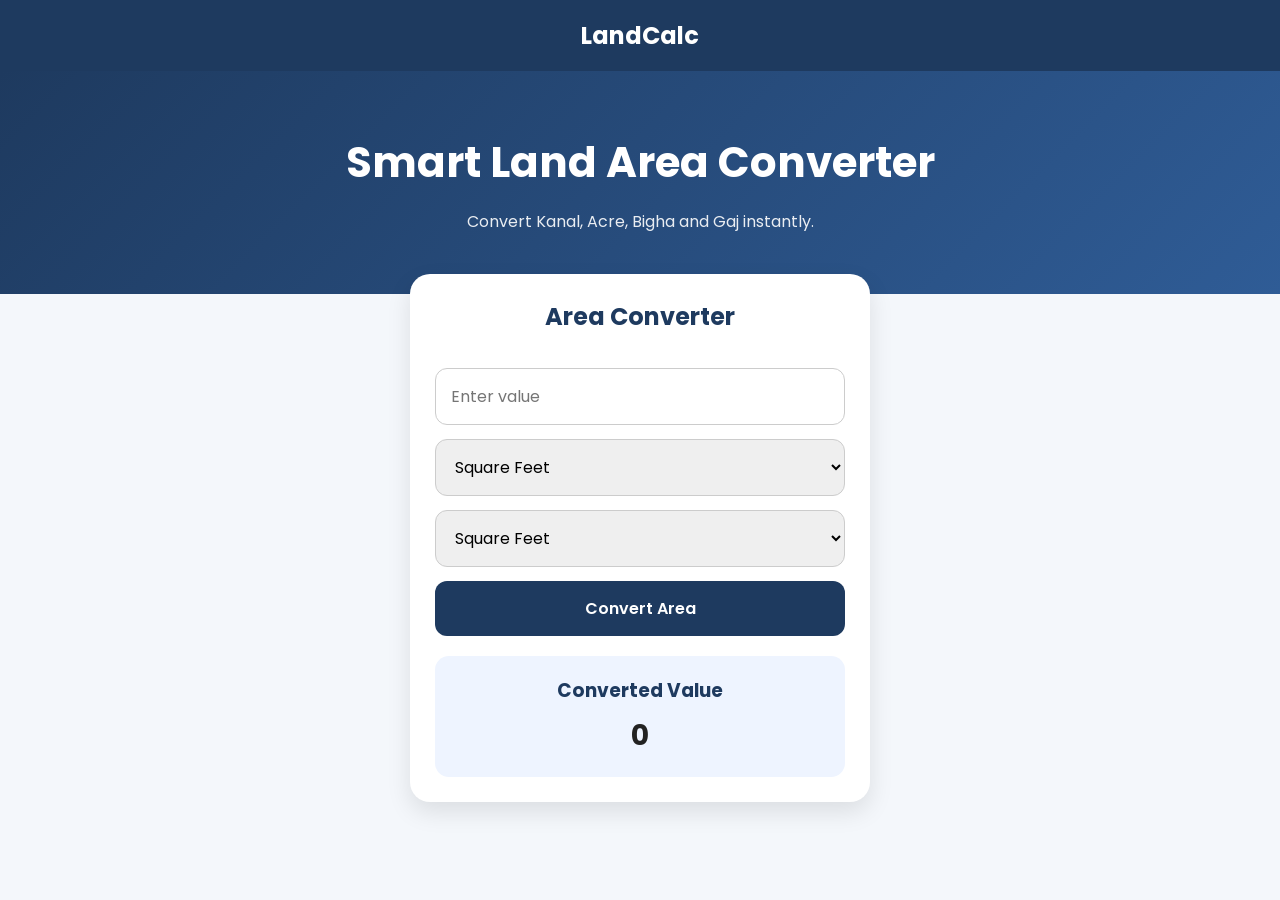
==== index.html @ 33e87b09 "files committed" ====
<!doctype html>
<html lang="en">
   <head>
      <meta charset="UTF-8" />

      <meta name="viewport" content="width=device-width, initial-scale=1.0" />

      <title>LandCalc</title>

      <meta
         name="description"
         content="Land area converter and property tools."
      />

      <link rel="preconnect" href="https://fonts.googleapis.com" />

      <link rel="preconnect" href="https://fonts.gstatic.com" crossorigin />

      <link
         href="https://fonts.googleapis.com/css2?family=Poppins:wght@300;400;500;600;700&display=swap"
         rel="stylesheet"
      />

      <link rel="stylesheet" href="style.css" />
   </head>

   <body>
      <nav class="navbar">LandCalc</nav>

      <section class="hero">
         <h1>Smart Land Area Converter</h1>

         <p>Convert Kanal, Acre, Bigha and Gaj instantly.</p>
      </section>

      <div class="container">
         <div class="card">
            <h2>Area Converter</h2>

            <input type="number" id="inputValue" placeholder="Enter value" />

            <select id="fromUnit">
               <option value="sqft">Square Feet</option>

               <option value="gaj">Gaj</option>

               <option value="kanal">Kanal</option>

               <option value="bigha">Bigha</option>

               <option value="acre">Acre</option>
            </select>

            <select id="toUnit">
               <option value="sqft">Square Feet</option>

               <option value="gaj">Gaj</option>

               <option value="kanal">Kanal</option>

               <option value="bigha">Bigha</option>

               <option value="acre">Acre</option>
            </select>

            <button onclick="convertArea()">Convert Area</button>

            <div class="result-box">
               <h3>Converted Value</h3>

               <div id="result">0</div>
            </div>
         </div>
      </div>

      <script src="app.js"></script>
   </body>
</html>
---- style.css ----
* {
   margin: 0;
   padding: 0;
   box-sizing: border-box;
}

body {
   font-family: "Poppins", sans-serif;
   background: #f4f7fb;
   color: #222;
}

.navbar {
   background: #1e3a5f;
   color: white;
   padding: 18px;
   text-align: center;
   font-size: 24px;
   font-weight: 700;
}

.hero {
   background: linear-gradient(135deg, #1e3a5f, #2f5c96);

   color: white;
   text-align: center;
   padding: 60px 20px;
}

.hero h1 {
   font-size: 42px;
   margin-bottom: 15px;
}

.hero p {
   opacity: 0.9;
}

.container {
   max-width: 500px;
   margin: auto;
   padding: 20px;
}

.card {
   background: white;
   padding: 25px;
   border-radius: 20px;
   margin-top: -40px;

   box-shadow: 0 10px 25px rgba(0, 0, 0, 0.1);
}

.card h2 {
   text-align: center;
   margin-bottom: 20px;
   color: #1e3a5f;
}

input,
select,
button {
   width: 100%;
   padding: 15px;
   margin-top: 14px;
   border-radius: 12px;
   border: 1px solid #ccc;
   font-size: 16px;
   font-family: inherit;
}

button {
   background: #1e3a5f;
   color: white;
   border: none;
   cursor: pointer;
   font-weight: 600;
}

button:hover {
   opacity: 0.9;
}

.result-box {
   background: #eef4ff;
   padding: 20px;
   border-radius: 14px;
   margin-top: 20px;
   text-align: center;
}

.result-box h3 {
   color: #1e3a5f;
   margin-bottom: 10px;
}

#result {
   font-size: 28px;
   font-weight: 700;
}

@media (max-width: 600px) {
   .hero h1 {
      font-size: 32px;
   }
}
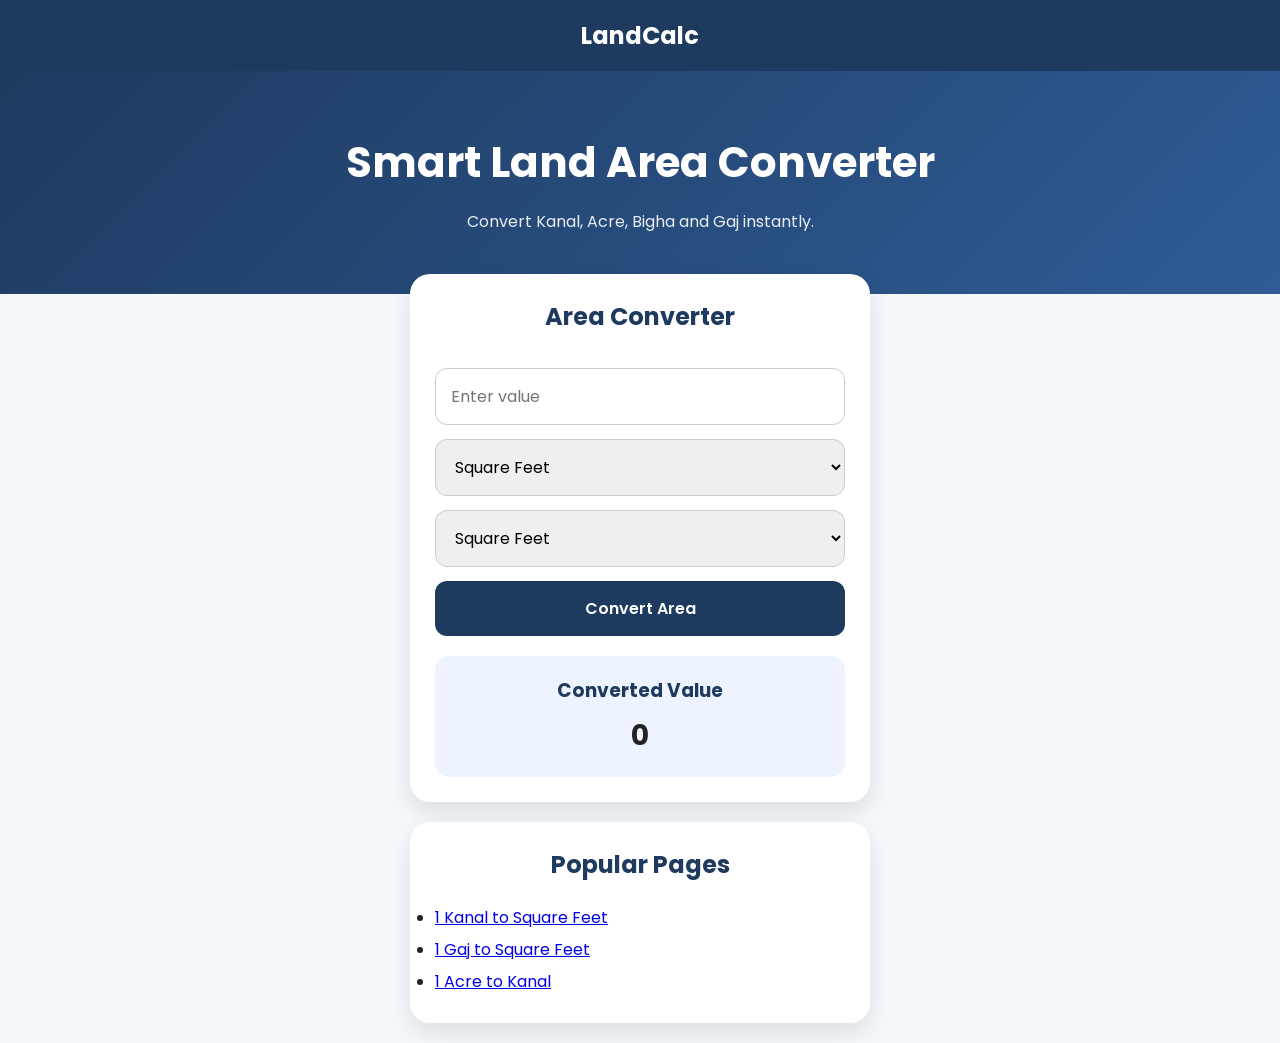
==== commit 764c070a: "files committed google indexing sitemap" ====
--- a/index.html
+++ b/index.html
@@ -2,9 +2,11 @@
 <html lang="en">
    <head>
       <meta charset="UTF-8" />
-
       <meta name="viewport" content="width=device-width, initial-scale=1.0" />
-
+      <meta
+         name="google-site-verification"
+         content="6YxRchjdN3Gjf_fjXVlu-ENIzWiSG-mLYRP14uSGF-M"
+      />
       <title>LandCalc</title>
 
       <meta
@@ -71,6 +73,23 @@
                <div id="result">0</div>
             </div>
          </div>
+         <div class="card" style="margin-top: 20px">
+            <h2>Popular Pages</h2>
+
+            <ul style="margin-top: 20px; line-height: 2">
+               <li>
+                  <a href="kanal-to-sqft.html"> 1 Kanal to Square Feet </a>
+               </li>
+
+               <li>
+                  <a href="gaj-to-sqft.html"> 1 Gaj to Square Feet </a>
+               </li>
+
+               <li>
+                  <a href="acre-to-kanal.html"> 1 Acre to Kanal </a>
+               </li>
+            </ul>
+         </div>
       </div>
 
       <script src="app.js"></script>
